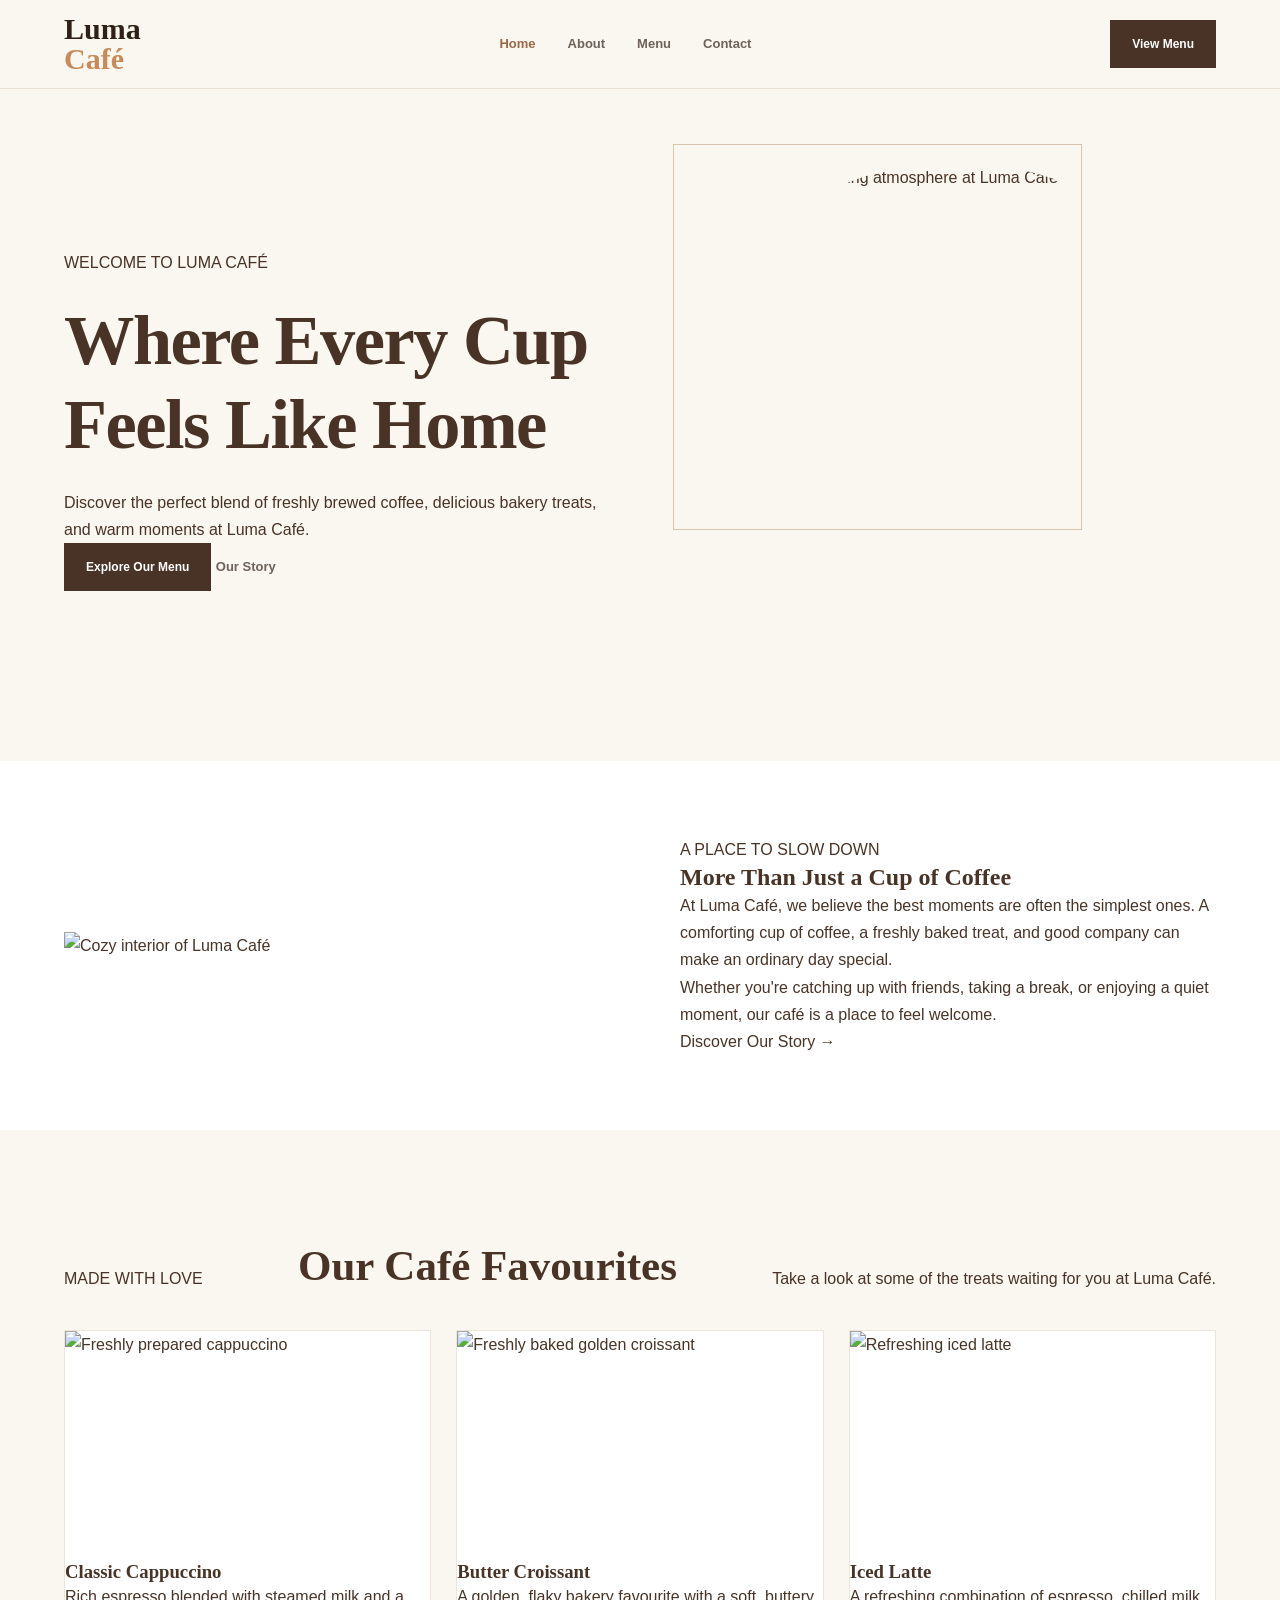
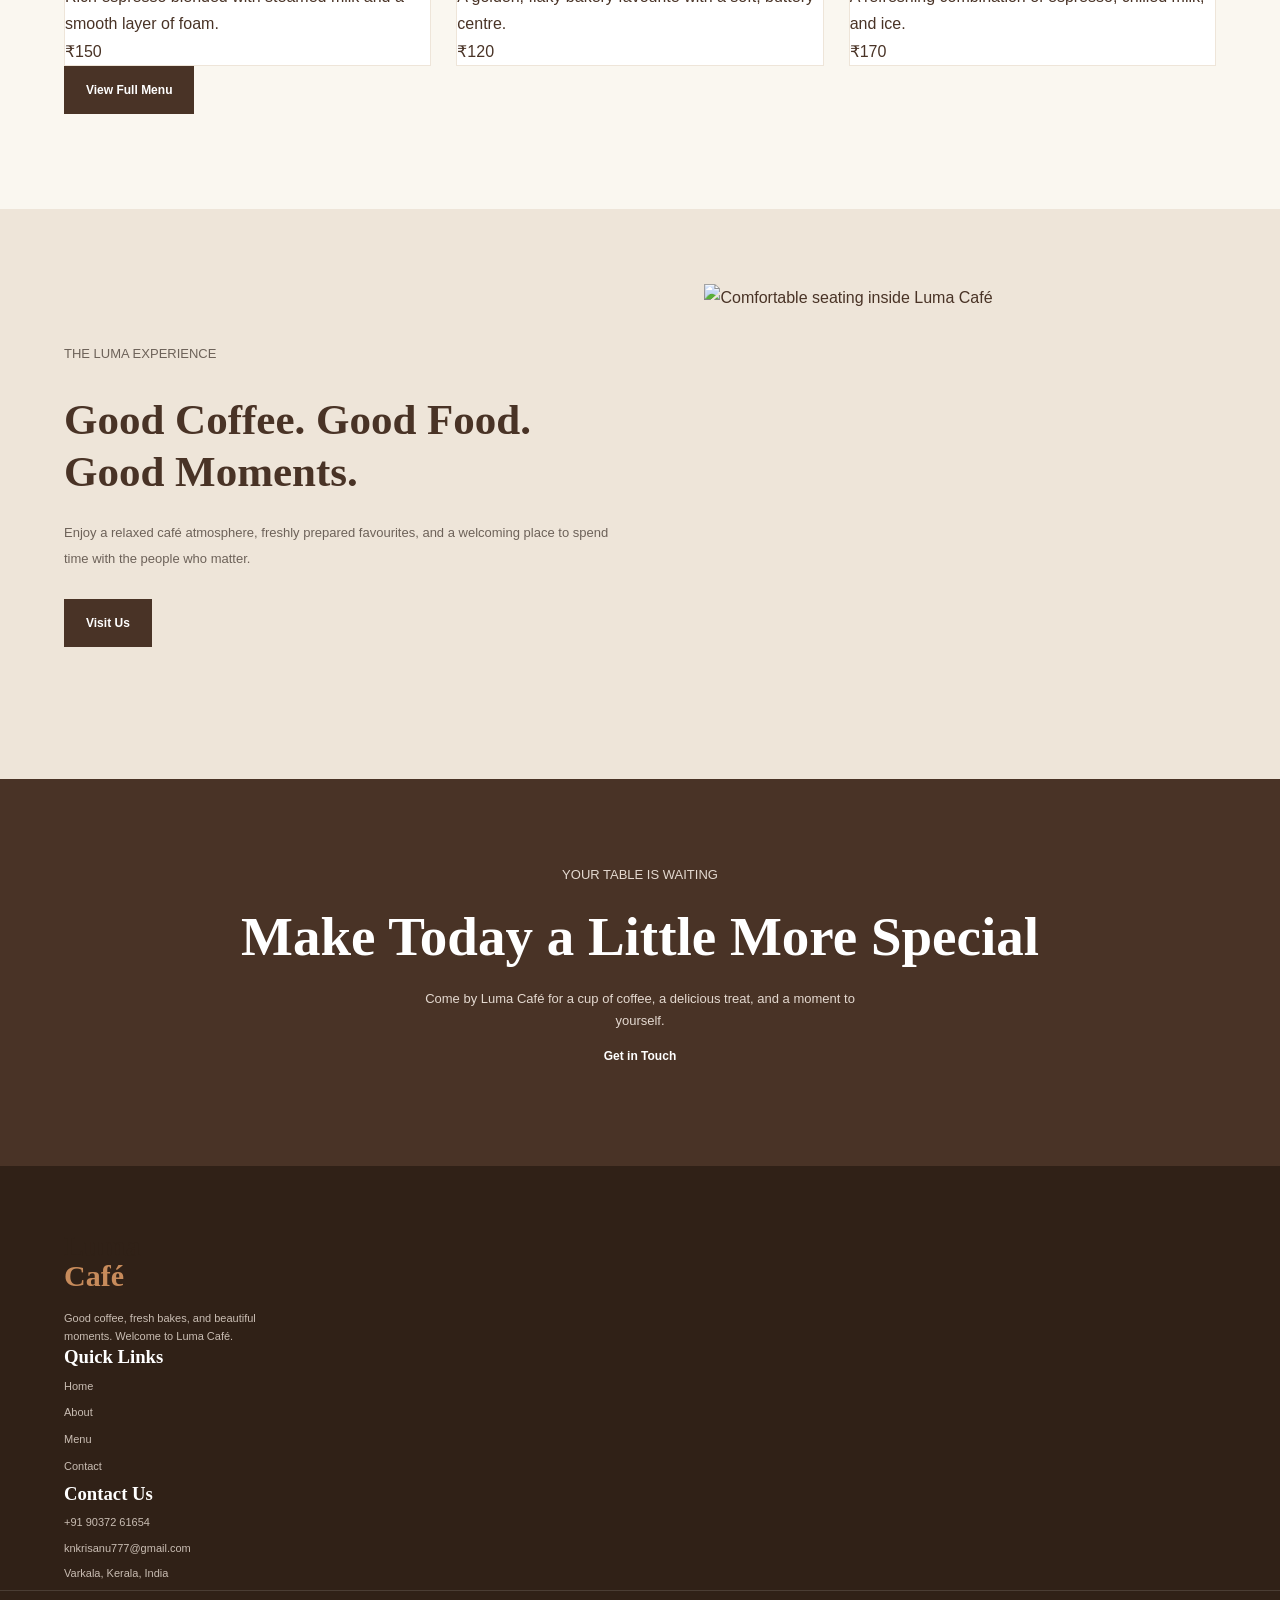
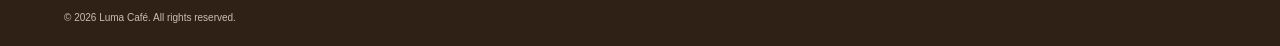
==== index.html @ c10cff68 "Add Luma Cafe website files" ====
<!DOCTYPE html>
<html lang="en">
<head>
    <meta charset="UTF-8">
    <meta name="viewport" content="width=device-width, initial-scale=1.0">
    <meta name="description" content="Welcome to Luma Café in Varkala, Kerala. Enjoy freshly brewed coffee, delicious bakery treats, and beautiful café moments.">
    <title>Luma Café | Home</title>
    <link rel="stylesheet" href="style.css">
</head>
<body>

    <!-- Header -->
    <header class="site-header">
        <div class="container navbar">
            <a href="index.html" class="logo">Luma<span>Café</span></a>

            <nav class="nav-menu">
                <a href="index.html" class="nav-link active">Home</a>
                <a href="about.html" class="nav-link">About</a>
                <a href="menu.html" class="nav-link">Menu</a>
                <a href="contact.html" class="nav-link">Contact</a>
            </nav>

            <a href="menu.html" class="nav-button">View Menu</a>
        </div>
    </header>

    <main>

        <!-- Hero Section -->
        <section class="hero">
            <div class="container hero-content">
                <div class="hero-text">
                    <p class="section-tag">WELCOME TO LUMA CAFÉ</p>

                    <h1>Where Every Cup Feels Like Home</h1>

                    <p>
                        Discover the perfect blend of freshly brewed
                        coffee, delicious bakery treats, and warm
                        moments at Luma Café.
                    </p>

                    <div class="hero-buttons">
                        <a href="menu.html" class="nav-button">
                            Explore Our Menu
                        </a>

                        <a href="about.html" class="nav-link">
                            Our Story
                        </a>
                    </div>
                </div>

                <div class="hero-image">
                    <img
                        src="images/cafe-hero.jpg"
                        alt="Coffee and welcoming atmosphere at Luma Café"
                    >
                </div>
            </div>
        </section>

        <!-- Introduction Section -->
        <section class="intro-section">
            <div class="container intro-content">

                <div class="intro-image">
                    <img
                        src="images/cafe-interior.jpg"
                        alt="Cozy interior of Luma Café"
                    >
                </div>

                <div class="intro-text">
                    <p class="section-tag">A PLACE TO SLOW DOWN</p>

                    <h2>More Than Just a Cup of Coffee</h2>

                    <p>
                        At Luma Café, we believe the best moments
                        are often the simplest ones. A comforting
                        cup of coffee, a freshly baked treat, and
                        good company can make an ordinary day special.
                    </p>

                    <p>
                        Whether you're catching up with friends,
                        taking a break, or enjoying a quiet moment,
                        our café is a place to feel welcome.
                    </p>

                    <a href="about.html" class="text-link">
                        Discover Our Story →
                    </a>
                </div>

            </div>
        </section>

        <!-- Featured Menu Section -->
        <section class="featured-section">
            <div class="container">

                <div class="section-heading">
                    <p class="section-tag">MADE WITH LOVE</p>

                    <h2>Our Café Favourites</h2>

                    <p>
                        Take a look at some of the treats waiting
                        for you at Luma Café.
                    </p>
                </div>

                <div class="featured-grid">

                    <!-- Cappuccino -->
                    <div class="menu-card">
                        <img
                            src="images/cappuccino.jpg"
                            alt="Freshly prepared cappuccino"
                        >

                        <div class="menu-card-content">
                            <h3>Classic Cappuccino</h3>

                            <p>
                                Rich espresso blended with steamed
                                milk and a smooth layer of foam.
                            </p>

                            <span class="price">₹150</span>
                        </div>
                    </div>

                    <!-- Croissant -->
                    <div class="menu-card">
                        <img
                            src="images/croissant.jpg"
                            alt="Freshly baked golden croissant"
                        >

                        <div class="menu-card-content">
                            <h3>Butter Croissant</h3>

                            <p>
                                A golden, flaky bakery favourite
                                with a soft, buttery centre.
                            </p>

                            <span class="price">₹120</span>
                        </div>
                    </div>

                    <!-- Iced Latte -->
                    <div class="menu-card">
                        <img
                            src="images/iced-latte.jpg"
                            alt="Refreshing iced latte"
                        >

                        <div class="menu-card-content">
                            <h3>Iced Latte</h3>

                            <p>
                                A refreshing combination of espresso,
                                chilled milk, and ice.
                            </p>

                            <span class="price">₹170</span>
                        </div>
                    </div>

                </div>

                <div class="section-button">
                    <a href="menu.html" class="nav-button">
                        View Full Menu
                    </a>
                </div>

            </div>
        </section>

        <!-- Café Experience Section -->
        <section class="experience-section">
            <div class="container experience-content">

                <div class="experience-text">
                    <p class="section-tag">THE LUMA EXPERIENCE</p>

                    <h2>Good Coffee. Good Food. Good Moments.</h2>

                    <p>
                        Enjoy a relaxed café atmosphere, freshly
                        prepared favourites, and a welcoming place
                        to spend time with the people who matter.
                    </p>

                    <a href="contact.html" class="nav-button">
                        Visit Us
                    </a>
                </div>

                <div class="experience-image">
                    <img
                        src="images/cafe-interior.jpg"
                        alt="Comfortable seating inside Luma Café"
                    >
                </div>

            </div>
        </section>

        <!-- Call to Action Section -->
        <section class="cta-section">
            <div class="container">

                <p class="section-tag">YOUR TABLE IS WAITING</p>

                <h2>Make Today a Little More Special</h2>

                <p>
                    Come by Luma Café for a cup of coffee,
                    a delicious treat, and a moment to yourself.
                </p>

                <a href="contact.html" class="nav-button">
                    Get in Touch
                </a>

            </div>
        </section>

    </main>

    <!-- Footer -->
    <footer class="site-footer">
        <div class="container footer-content">

            <!-- Footer Brand -->
            <div class="footer-brand">
                <a href="index.html" class="logo">
                    Luma<span>Café</span>
                </a>

                <p>
                    Good coffee, fresh bakes, and beautiful moments.
                    Welcome to Luma Café.
                </p>
            </div>

            <!-- Footer Navigation -->
            <div class="footer-links">
                <h3>Quick Links</h3>

                <a href="index.html">Home</a>
                <a href="about.html">About</a>
                <a href="menu.html">Menu</a>
                <a href="contact.html">Contact</a>
            </div>

            <!-- Footer Contact -->
            <div class="footer-contact">
                <h3>Contact Us</h3>

                <p>
                    <a href="tel:+919037261654">
                        +91 90372 61654
                    </a>
                </p>

                <p>
                    <a href="mailto:knkrisanu777@gmail.com">
                        knkrisanu777@gmail.com
                    </a>
                </p>

                <p>Varkala, Kerala, India</p>
            </div>

        </div>

        <!-- Copyright -->
        <div class="footer-bottom">
            <div class="container">
                <p>&copy; 2026 Luma Café. All rights reserved.</p>
            </div>
        </div>
    </footer>

</body>
</html>
---- style.css ----
/* =========================
   LUMA CAFE - MAIN STYLES
========================= */

:root {
    --cream: #faf7f0;
    --white: #ffffff;
    --brown: #493326;
    --dark-brown: #302117;
    --coffee: #9b6848;
    --orange: #c78b5b;
    --text: #6d6259;
    --light-brown: #eee5d9;
    --heading-font: "Playfair Display", Georgia, serif;
    --body-font: "DM Sans", Arial, sans-serif;
}

* {
    margin: 0;
    padding: 0;
    box-sizing: border-box;
}

html {
    scroll-behavior: smooth;
}

body {
    background: var(--cream);
    color: var(--brown);
    font-family: var(--body-font);
    line-height: 1.7;
}

img {
    display: block;
    width: 100%;
    object-fit: cover;
}

a {
    color: inherit;
    text-decoration: none;
}

.container {
    width: min(1160px, 90%);
    margin: 0 auto;
}

h1, h2, h3 {
    font-family: var(--heading-font);
    font-weight: 600;
    line-height: 1.2;
}

h1 span, h2 span {
    color: var(--coffee);
}

/* HEADER */

.site-header {
    background: var(--cream);
    border-bottom: 1px solid #e9e0d5;
    position: relative;
    z-index: 10;
}

.navbar {
    min-height: 88px;
    display: flex;
    align-items: center;
    justify-content: space-between;
    gap: 25px;
}

.logo {
    color: var(--dark-brown);
    font-family: var(--heading-font);
    font-size: 30px;
    font-weight: 700;
    line-height: 1;
    display: flex;
    flex-direction: column;
}

.logo > span {
    display: inline;
    color: var(--orange);
}

.logo small {
    font-family: var(--body-font);
    font-size: 9px;
    letter-spacing: 2.5px;
    font-weight: 600;
    margin-top: 7px;
}

.nav-menu {
    display: flex;
    align-items: center;
    gap: 32px;
}

.nav-link {
    color: var(--text);
    font-size: 13px;
    font-weight: 600;
    transition: color 0.25s ease;
}

.nav-link:hover,
.nav-link.active {
    color: var(--coffee);
}

.nav-button,
.primary-button,
.light-button {
    display: inline-flex;
    align-items: center;
    justify-content: center;
    gap: 14px;
    padding: 13px 21px;
    background: var(--brown);
    color: var(--white);
    font-size: 12px;
    font-weight: 600;
    border: 1px solid var(--brown);
    transition: all 0.25s ease;
}

.nav-button:hover,
.primary-button:hover {
    background: var(--coffee);
    border-color: var(--coffee);
    transform: translateY(-2px);
}

/* HERO */

.hero {
    padding: 75px 0 85px;
    overflow: hidden;
}

.hero-content {
    display: grid;
    grid-template-columns: 1fr 1fr;
    align-items: center;
    gap: 65px;
}

.eyebrow,
.section-label {
    display: inline-flex;
    align-items: center;
    gap: 10px;
    color: var(--coffee);
    font-size: 10px;
    font-weight: 700;
    letter-spacing: 2px;
}

.eyebrow-line {
    display: inline-block;
    width: 28px;
    height: 1px;
    background: var(--orange);
}

.hero h1 {
    margin: 22px 0;
    font-size: clamp(44px, 5.5vw, 72px);
    letter-spacing: -1.5px;
}

.hero-description {
    max-width: 440px;
    color: var(--text);
    font-size: 14px;
    line-height: 1.9;
}

.hero-actions {
    display: flex;
    align-items: center;
    flex-wrap: wrap;
    gap: 25px;
    margin-top: 30px;
}

.text-button {
    font-size: 12px;
    font-weight: 700;
    transition: color 0.2s ease;
}

.text-button:hover,
.underlined-link:hover {
    color: var(--orange);
}

.hero-note {
    display: flex;
    align-items: center;
    gap: 10px;
    margin-top: 42px;
    color: var(--text);
    font-size: 11px;
}

.note-icon {
    color: var(--orange);
    font-size: 20px;
}

.hero-image {
    position: relative;
    min-width: 0;
    padding: 0 0 22px 22px;
}

.hero-image::before {
    content: "";
    position: absolute;
    top: -20px;
    left: 0;
    width: 75%;
    height: 75%;
    border: 1px solid #d8c3ad;
    z-index: 0;
}

.hero-image > img {
    position: relative;
    z-index: 1;
    height: 490px;
    border-radius: 48% 48% 4px 4px;
}

.image-label {
    position: absolute;
    z-index: 2;
    left: -20px;
    bottom: 45px;
    display: flex;
    align-items: center;
    gap: 12px;
    padding: 14px 20px;
    background: var(--white);
    box-shadow: 0 10px 35px #49332618;
}

.label-icon {
    font-size: 25px;
}

.image-label strong,
.image-label small {
    display: block;
}

.image-label strong {
    font-family: var(--heading-font);
    font-size: 14px;
}

.image-label small {
    color: var(--text);
    font-size: 10px;
}

.image-decoration {
    position: absolute;
    z-index: 2;
    top: 10px;
    right: -20px;
    color: var(--orange);
    font-size: 55px;
}

/* INTRODUCTION */

.intro-section {
    padding: 75px 0;
    background: var(--white);
}

.intro-content {
    display: grid;
    grid-template-columns: 1fr 1fr;
    align-items: center;
    gap: 80px;
}

.intro-heading h2,
.section-heading h2,
.experience-text h2 {
    margin-top: 15px;
    font-size: clamp(30px, 3.5vw, 43px);
}

.intro-description p,
.experience-text p {
    color: var(--text);
    font-size: 13px;
    line-height: 2;
}

.underlined-link {
    display: inline-block;
    margin-top: 22px;
    padding-bottom: 5px;
    border-bottom: 1px solid var(--orange);
    font-size: 11px;
    font-weight: 700;
    transition: color 0.2s ease;
}

/* FEATURED ITEMS */

.featured-section {
    padding: 95px 0;
}

.section-heading {
    display: flex;
    align-items: end;
    justify-content: space-between;
    gap: 25px;
    margin-bottom: 38px;
}

.section-heading .underlined-link {
    margin-bottom: 7px;
}

.featured-grid {
    display: grid;
    grid-template-columns: repeat(3, 1fr);
    gap: 25px;
}

.featured-card {
    min-width: 0;
    background: var(--white);
    transition: transform 0.3s ease, box-shadow 0.3s ease;
}

.featured-card:hover {
    transform: translateY(-6px);
    box-shadow: 0 15px 35px #49332612;
}

.featured-image {
    position: relative;
    overflow: hidden;
}

.featured-image img {
    height: 270px;
    transition: transform 0.5s ease;
}

.featured-card:hover .featured-image img {
    transform: scale(1.05);
}

.item-number {
    position: absolute;
    top: 15px;
    left: 15px;
    padding: 5px 10px;
    background: var(--cream);
    color: var(--brown);
    font-size: 10px;
    font-weight: 700;
}

.featured-info {
    display: flex;
    align-items: center;
    justify-content: space-between;
    gap: 10px;
    padding: 22px 20px;
}

.featured-info h3 {
    font-size: 19px;
}

.featured-info p {
    margin-top: 7px;
    color: var(--text);
    font-size: 11px;
}

.item-icon {
    font-size: 23px;
}

/* EXPERIENCE */

.experience-section {
    padding: 75px 0;
    background: var(--light-brown);
}

.experience-content {
    display: grid;
    grid-template-columns: 1.05fr 0.95fr;
    align-items: center;
    gap: 75px;
}

.experience-image img {
    height: 420px;
}

.experience-text h2 {
    margin-bottom: 22px;
}

.experience-text p {
    margin-bottom: 27px;
}

/* CALL TO ACTION */

.cta-section {
    padding: 85px 0;
    background: var(--brown);
    color: var(--white);
    text-align: center;
}

.cta-content {
    position: relative;
}

.cta-decoration {
    display: block;
    margin-bottom: 10px;
    color: #d5a77f;
    font-size: 35px;
}

.cta-section .section-label {
    color: #d5a77f;
}

.cta-section h2 {
    margin: 18px 0;
    font-size: clamp(36px, 5vw, 55px);
}

.cta-section p {
    max-width: 440px;
    margin: 0 auto;
    color: #e4d9d0;
    font-size: 13px;
}

.light-button {
    margin-top: 27px;
    background: var(--cream);
    border-color: var(--cream);
    color: var(--brown);
}

.light-button:hover {
    background: var(--orange);
    border-color: var(--orange);
    color: var(--white);
    transform: translateY(-2px);
}

/* FOOTER */

.site-footer {
    padding: 65px 0 20px;
    background: var(--dark-brown);
    color: var(--white);
}

.footer-main {
    display: grid;
    grid-template-columns: 1.4fr 0.8fr 1.2fr 1fr;
    gap: 35px;
    padding-bottom: 45px;
}

.footer-logo {
    color: var(--white);
}

.footer-brand p {
    max-width: 220px;
    margin-top: 18px;
    color: #c9bdb3;
    font-size: 11px;
}

.footer-main h3 {
    margin-bottom: 17px;
    font-family: var(--body-font);
    font-size: 12px;
    font-weight: 700;
}

.footer-links a {
    display: block;
    margin: 8px 0;
    color: #c9bdb3;
    font-size: 11px;
    transition: color 0.2s ease;
}

.footer-links a:hover {
    color: var(--orange);
}

.footer-contact p,
.footer-hours p {
    margin: 7px 0;
    color: #c9bdb3;
    font-size: 11px;
}

.footer-bottom {
    display: flex;
    justify-content: space-between;
    gap: 15px;
    padding-top: 18px;
    border-top: 1px solid #ffffff20;
    color: #c9bdb3;
    font-size: 10px;
}

.footer-bottom span {
    color: #d69b6e;
}

/* RESPONSIVE DESIGN */

@media (max-width: 900px) {
    .navbar {
        flex-wrap: wrap;
        padding: 18px 0;
    }

    .nav-menu {
        order: 3;
        width: 100%;
        justify-content: center;
        gap: 25px;
    }

    .hero-content {
        gap: 35px;
    }

    .hero-image > img {
        height: 400px;
    }

    .intro-content,
    .experience-content {
        gap: 40px;
    }

    .featured-image img {
        height: 220px;
    }

    .footer-main {
        grid-template-columns: repeat(2, 1fr);
    }
}

@media (max-width: 600px) {
    .container {
        width: min(100% - 36px, 480px);
    }

    .navbar {
        gap: 15px;
    }

    .logo {
        font-size: 26px;
    }

    .nav-button {
        padding: 10px 12px;
        font-size: 10px;
    }

    .nav-menu {
        gap: 18px;
        overflow-x: auto;
        justify-content: flex-start;
    }

    .nav-link {
        font-size: 11px;
        white-space: nowrap;
    }

    .hero {
        padding: 55px 0 65px;
    }

    .hero-content,
    .intro-content,
    .experience-content {
        grid-template-columns: 1fr;
    }

    .hero-content {
        gap: 45px;
    }

    .hero h1 {
        font-size: 48px;
    }

    .hero-image {
        margin: 0 10px;
    }

    .hero-image > img {
        height: 360px;
    }

    .image-label {
        left: -10px;
        bottom: 35px;
    }

    .intro-section,
    .experience-section {
        padding: 60px 0;
    }

    .intro-content,
    .experience-content {
        gap: 25px;
    }

    .featured-section {
        padding: 65px 0;
    }

    .section-heading {
        align-items: flex-start;
        flex-direction: column;
        gap: 5px;
    }

    .featured-grid {
        grid-template-columns: 1fr;
        gap: 20px;
    }

    .featured-image img {
        height: 260px;
    }

    .experience-image img {
        height: 300px;
    }

    .cta-section {
        padding: 65px 0;
    }

    .footer-main {
        grid-template-columns: 1fr 1fr;
        gap: 30px 20px;
    }

    .footer-bottom {
        flex-direction: column;
        text-align: center;
    }
}

@media (max-width: 360px) {
    .nav-menu {
        gap: 12px;
    }

    .nav-link {
        font-size: 10px;
    }

    .hero h1 {
        font-size: 40px;
    }

    .footer-main {
        grid-template-columns: 1fr;
    }
}

/* =========================
   ABOUT PAGE
========================= */

.about-hero {
    padding: 85px 0;
    background: var(--light-brown);
    text-align: center;
}

.about-hero-content {
    max-width: 760px;
}

.about-hero h1 {
    margin: 18px 0;
    font-size: clamp(40px, 6vw, 65px);
}

.about-hero p {
    max-width: 500px;
    margin: 0 auto;
    color: var(--text);
    font-size: 14px;
}

/* STORY */

.about-story-section {
    padding: 90px 0;
    background: var(--white);
}

.about-story-content {
    display: grid;
    grid-template-columns: 1fr 1fr;
    align-items: center;
    gap: 65px;
}

.about-story-image img {
    height: 440px;
}

.about-story-text h2,
.about-experience-text h2 {
    margin: 15px 0 22px;
    font-size: clamp(32px, 4vw, 45px);
}

.about-story-text p,
.about-experience-text p {
    margin-bottom: 15px;
    color: var(--text);
    font-size: 13px;
    line-height: 2;
}

/* VALUES */

.values-section {
    padding: 85px 0;
    background: var(--cream);
}

.values-heading {
    max-width: 650px;
    margin: 0 auto 40px;
    text-align: center;
}

.values-heading h2 {
    margin: 15px 0;
    font-size: clamp(30px, 4vw, 43px);
}

.values-heading > p {
    color: var(--text);
    font-size: 13px;
}

.values-grid {
    display: grid;
    grid-template-columns: repeat(3, 1fr);
    gap: 22px;
}

.value-card {
    padding: 35px 25px;
    background: var(--white);
    text-align: center;
    border: 1px solid #eee5d9;
    transition: transform 0.25s ease, box-shadow 0.25s ease;
}

.value-card:hover {
    transform: translateY(-5px);
    box-shadow: 0 12px 30px #49332612;
}

.value-icon {
    display: inline-flex;
    align-items: center;
    justify-content: center;
    width: 55px;
    height: 55px;
    margin-bottom: 18px;
    border-radius: 50%;
    background: var(--light-brown);
    color: var(--coffee);
    font-size: 25px;
}

.value-card h3 {
    margin-bottom: 12px;
    font-size: 20px;
}

.value-card p {
    color: var(--text);
    font-size: 12px;
    line-height: 1.9;
}

/* EXPERIENCE */

.about-experience-section {
    padding: 85px 0;
    background: var(--white);
}

.about-experience-content {
    display: grid;
    grid-template-columns: 1fr 1fr;
    align-items: center;
    gap: 65px;
}

.about-experience-image img {
    height: 390px;
}

.about-experience-text .primary-button {
    margin-top: 10px;
}

/* ABOUT PAGE RESPONSIVE */

@media (max-width: 800px) {
    .about-story-content,
    .about-experience-content {
        gap: 35px;
    }

    .about-story-image img,
    .about-experience-image img {
        height: 350px;
    }

    .values-grid {
        gap: 15px;
    }

    .value-card {
        padding: 28px 16px;
    }
}

@media (max-width: 600px) {
    .about-hero {
        padding: 65px 0;
    }

    .about-story-section,
    .values-section,
    .about-experience-section {
        padding: 60px 0;
    }

    .about-story-content,
    .about-experience-content,
    .values-grid {
        grid-template-columns: 1fr;
    }

    .about-story-content,
    .about-experience-content {
        gap: 28px;
    }

    .about-story-image img,
    .about-experience-image img {
        height: 280px;
    }

    .values-grid {
        gap: 18px;
    }
}

/* =========================
   MENU PAGE
========================= */

.menu-hero {
    padding: 85px 0;
    background: var(--light-brown);
    text-align: center;
}

.menu-hero-content {
    max-width: 720px;
}

.menu-hero h1 {
    margin: 18px 0;
    font-size: clamp(40px, 6vw, 65px);
}

.menu-hero p {
    max-width: 500px;
    margin: 0 auto 25px;
    color: var(--text);
    font-size: 14px;
}

.menu-category-section {
    padding: 80px 0;
    background: var(--cream);
}

.menu-category-alt {
    background: var(--white);
}

.menu-section-heading {
    margin-bottom: 35px;
    text-align: center;
}

.menu-section-heading h2 {
    margin: 12px 0;
    font-size: clamp(32px, 4vw, 44px);
}

.menu-section-heading p {
    color: var(--text);
    font-size: 13px;
}

.menu-grid {
    display: grid;
    grid-template-columns: repeat(3, minmax(0, 1fr));
    gap: 25px;
}

.menu-card {
    overflow: hidden;
    background: var(--white);
    border: 1px solid #eee5d9;
    transition: transform 0.25s ease, box-shadow 0.25s ease;
}

.menu-category-alt .menu-card {
    background: var(--cream);
}

.menu-card:hover {
    transform: translateY(-5px);
    box-shadow: 0 12px 30px #49332614;
}

.menu-card > img {
    height: 230px;
    object-fit: cover;
}

.menu-card-info {
    padding: 20px;
}

.menu-card-title {
    display: flex;
    align-items: flex-start;
    justify-content: space-between;
    gap: 12px;
}

.menu-card-title h3 {
    font-size: 19px;
}

.menu-price {
    color: var(--coffee);
    font-size: 14px;
    font-weight: 700;
    white-space: nowrap;
}

.menu-card-info p {
    margin-top: 9px;
    color: var(--text);
    font-size: 12px;
    line-height: 1.8;
}

@media (max-width: 800px) {
    .menu-grid {
        grid-template-columns: repeat(2, minmax(0, 1fr));
        gap: 18px;
    }

    .menu-card > img {
        height: 210px;
    }
}

@media (max-width: 550px) {
    .menu-hero {
        padding: 65px 0;
    }

    .menu-category-section {
        padding: 60px 0;
    }

    .menu-grid {
        grid-template-columns: 1fr;
    }

    .menu-card > img {
        height: 250px;
    }

    .menu-card-info {
        padding: 18px;
    }
}

/* =========================
   CONTACT PAGE
========================= */

.contact-hero {
    padding: 80px 0;
    background: var(--light-brown);
    text-align: center;
}

.contact-hero-content {
    max-width: 750px;
}

.contact-hero h1 {
    margin: 18px 0;
    font-size: clamp(40px, 6vw, 65px);
}

.contact-hero p {
    max-width: 520px;
    margin: 0 auto;
    color: var(--text);
    font-size: 14px;
}

.contact-section {
    padding: 85px 0;
    background: var(--white);
}

.contact-layout {
    display: grid;
    grid-template-columns: 0.9fr 1.1fr;
    gap: 65px;
    align-items: start;
}

.contact-information h2,
.location-content h2 {
    margin: 15px 0;
    font-size: clamp(30px, 3.5vw, 42px);
}

.contact-intro,
.location-content > div:first-child p {
    color: var(--text);
    font-size: 13px;
    line-height: 1.9;
}

.contact-detail {
    display: flex;
    align-items: center;
    gap: 15px;
    margin-top: 25px;
}

.contact-detail-icon {
    display: flex;
    align-items: center;
    justify-content: center;
    flex: 0 0 48px;
    height: 48px;
    background: var(--light-brown);
    color: var(--coffee);
    font-size: 22px;
}

.contact-detail h3,
.contact-hours h3 {
    margin-bottom: 3px;
    font-family: var(--body-font);
    font-size: 13px;
    font-weight: 700;
}

.contact-detail p {
    color: var(--text);
    font-size: 12px;
}

.contact-hours {
    margin-top: 35px;
    padding-top: 25px;
    border-top: 1px solid #e9e0d5;
}

.contact-hours p {
    display: flex;
    justify-content: space-between;
    gap: 15px;
    margin-top: 10px;
    color: var(--text);
    font-size: 12px;
}

/* FORM */

.contact-form-wrapper {
    padding: 35px;
    background: var(--cream);
    border: 1px solid #eee5d9;
}

.contact-form-wrapper h2 {
    font-family: var(--heading-font);
    font-size: 27px;
}

.contact-form-wrapper > p {
    margin: 7px 0 25px;
    color: var(--text);
    font-size: 12px;
}

.contact-form {
    display: flex;
    flex-direction: column;
    gap: 18px;
}

.form-group {
    display: flex;
    flex-direction: column;
    gap: 7px;
}

.form-group label {
    color: var(--brown);
    font-size: 12px;
    font-weight: 700;
}

.form-group input,
.form-group textarea {
    width: 100%;
    padding: 13px 14px;
    border: 1px solid #e3d9ce;
    border-radius: 0;
    outline: none;
    background: var(--white);
    color: var(--brown);
    font-family: var(--body-font);
    font-size: 12px;
    transition: border-color 0.2s ease;
}

.form-group input:focus,
.form-group textarea:focus {
    border-color: var(--coffee);
}

.form-group textarea {
    resize: vertical;
}

.contact-form .primary-button {
    align-self: flex-start;
    cursor: pointer;
}

.form-note {
    color: var(--text);
    font-size: 10px;
    line-height: 1.6;
}

/* LOCATION */

.location-section {
    padding: 80px 0;
    background: var(--cream);
}

.location-content {
    display: grid;
    grid-template-columns: 0.8fr 1.2fr;
    align-items: center;
    gap: 55px;
}

.location-card {
    position: relative;
    background: var(--white);
    padding: 10px;
    box-shadow: 0 10px 35px #49332612;
}

.location-card > img {
    height: 300px;
}

.location-caption {
    display: flex;
    align-items: center;
    gap: 12px;
    padding: 15px 8px 7px;
}

.location-caption > span {
    font-size: 25px;
}

.location-caption h3 {
    font-size: 16px;
}

.location-caption p {
    color: var(--text);
    font-size: 11px;
}

/* CONTACT RESPONSIVE */

@media (max-width: 800px) {
    .contact-layout,
    .location-content {
        gap: 35px;
    }

    .contact-form-wrapper {
        padding: 25px;
    }
}

@media (max-width: 600px) {
    .contact-hero {
        padding: 60px 0;
    }

    .contact-section,
    .location-section {
        padding: 60px 0;
    }

    .contact-layout,
    .location-content {
        grid-template-columns: 1fr;
    }

    .contact-layout,
    .location-content {
        gap: 35px;
    }

    .contact-form-wrapper {
        padding: 22px 18px;
    }

    .location-card > img {
        height: 240px;
    }
}
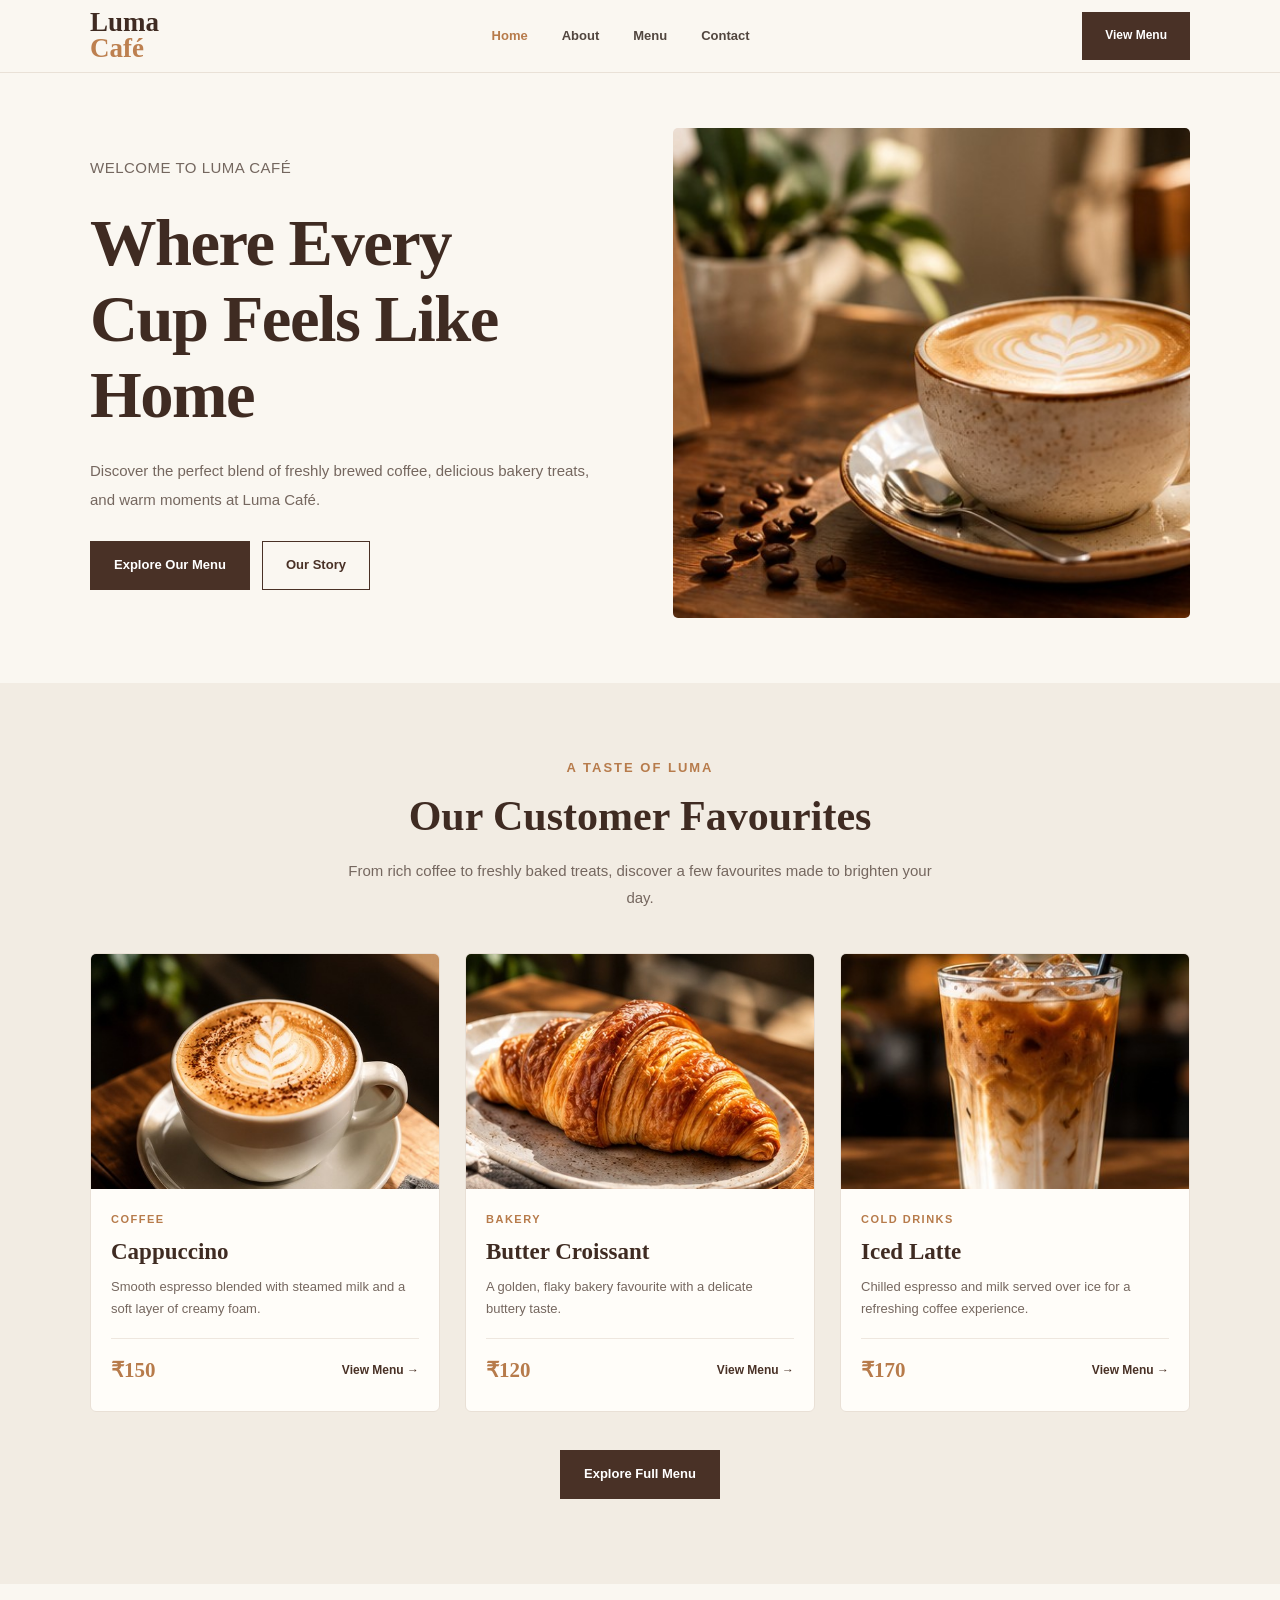
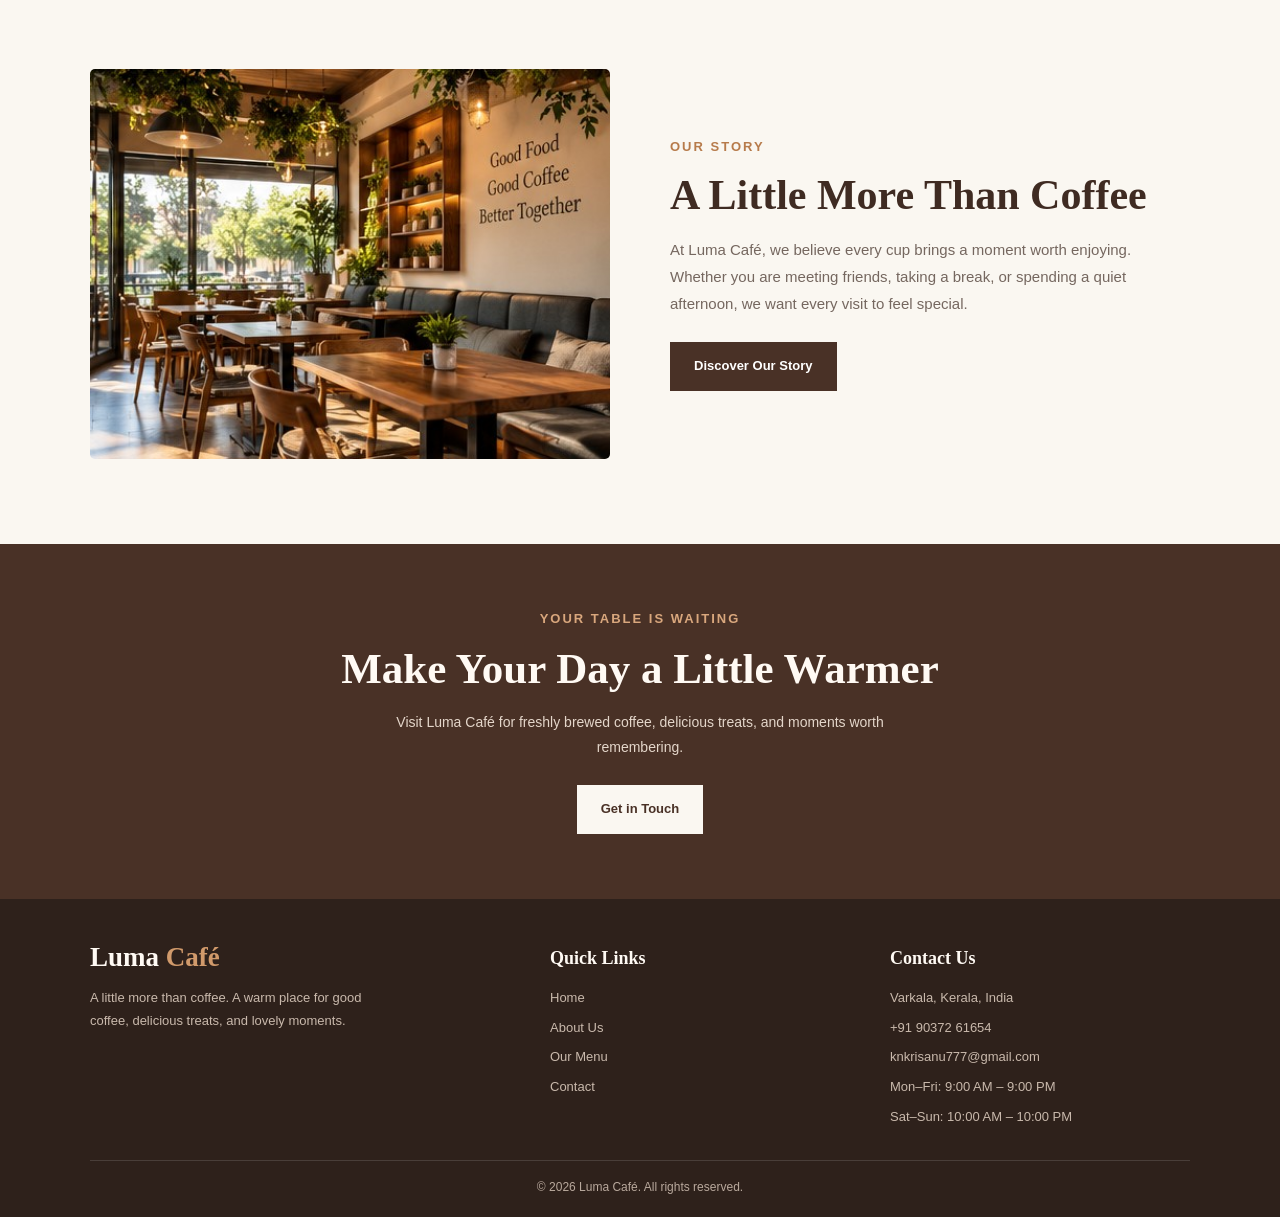
==== commit 8faa4180: "Update index.html" ====
--- a/index.html
+++ b/index.html
@@ -4,292 +4,928 @@
 <head>
     <meta charset="UTF-8">
     <meta name="viewport" content="width=device-width, initial-scale=1.0">
-    <meta name="description" content="Welcome to Luma Café in Varkala, Kerala. Enjoy freshly brewed coffee, delicious bakery treats, and beautiful café moments.">
-    <title>Luma Café | Home</title>
-    <link rel="stylesheet" href="style.css">
+    <meta name="description" content="Enjoy freshly brewed coffee, delicious bakery treats, and warm moments at Luma Café.">
+    <title>Luma Café | A Little More Than Coffee</title>
+
+    <!-- Google Fonts -->
+    <link rel="preconnect" href="https://fonts.googleapis.com">
+    <link rel="preconnect" href="https://fonts.gstatic.com" crossorigin>
+    <link href="https://fonts.googleapis.com/css2?family=DM+Sans:wght@400;500;600;700&family=Playfair+Display:wght@500;600;700&display=swap" rel="stylesheet">
+
+    <style>
+        * {
+            margin: 0;
+            padding: 0;
+            box-sizing: border-box;
+        }
+
+        html {
+            scroll-behavior: smooth;
+        }
+
+        body {
+            font-family: 'DM Sans', sans-serif;
+            background: #faf7f1;
+            color: #3f2b22;
+            line-height: 1.6;
+        }
+
+        a {
+            color: inherit;
+            text-decoration: none;
+        }
+
+        img {
+            display: block;
+            width: 100%;
+        }
+
+        .container {
+            width: min(1100px, 90%);
+            margin: auto;
+        }
+
+        .section-label {
+            color: #b77b4b;
+            font-size: 13px;
+            font-weight: 700;
+            letter-spacing: 2px;
+            text-transform: uppercase;
+            margin-bottom: 12px;
+        }
+
+        .section-title {
+            font-family: 'Playfair Display', serif;
+            font-size: clamp(30px, 4vw, 42px);
+            line-height: 1.2;
+            margin-bottom: 16px;
+        }
+
+        .section-description {
+            max-width: 600px;
+            color: #75675f;
+            font-size: 15px;
+            line-height: 1.8;
+        }
+
+        .btn {
+            display: inline-block;
+            padding: 13px 23px;
+            background: #493126;
+            color: #fff;
+            border: 1px solid #493126;
+            font-size: 13px;
+            font-weight: 700;
+            transition: 0.3s ease;
+        }
+
+        .btn:hover {
+            background: #b77b4b;
+            border-color: #b77b4b;
+            transform: translateY(-2px);
+        }
+
+        .btn-outline {
+            background: transparent;
+            color: #493126;
+        }
+
+        .btn-outline:hover {
+            color: #fff;
+        }
+
+        /* HEADER */
+        .home-header {
+            position: sticky;
+            top: 0;
+            z-index: 100;
+            background: #faf7f1;
+            border-bottom: 1px solid #e9e1d7;
+        }
+
+        .header-inner {
+            width: min(1100px, 90%);
+            min-height: 72px;
+            margin: auto;
+            display: flex;
+            align-items: center;
+            justify-content: space-between;
+            gap: 25px;
+        }
+
+        .logo {
+            font-family: 'Playfair Display', serif;
+            font-size: 27px;
+            font-weight: 700;
+            line-height: 0.95;
+            color: #3f2b22;
+        }
+
+        .logo span {
+            display: block;
+            color: #bd8050;
+        }
+
+        .home-nav {
+            display: flex;
+            align-items: center;
+            gap: 34px;
+        }
+
+        .home-nav a {
+            color: #51463f;
+            font-size: 13px;
+            font-weight: 600;
+            transition: color 0.3s;
+        }
+
+        .home-nav a:hover,
+        .home-nav a.active {
+            color: #b77b4b;
+        }
+
+        .header-btn {
+            padding: 13px 22px;
+            font-size: 12px;
+        }
+
+        /* HERO */
+        .hero {
+            padding: 55px 0 65px;
+        }
+
+        .hero-inner {
+            display: grid;
+            grid-template-columns: 1fr 1fr;
+            align-items: center;
+            gap: 65px;
+        }
+
+        .hero-eyebrow {
+            color: #74675f;
+            font-size: 15px;
+            font-weight: 500;
+            letter-spacing: 0.5px;
+            margin-bottom: 25px;
+        }
+
+        .hero-title {
+            font-family: 'Playfair Display', serif;
+            font-size: clamp(43px, 5.2vw, 68px);
+            font-weight: 700;
+            line-height: 1.14;
+            letter-spacing: -1.5px;
+            margin-bottom: 25px;
+        }
+
+        .hero-title span {
+            color: #b77b4b;
+        }
+
+        .hero-description {
+            max-width: 510px;
+            color: #75675f;
+            font-size: 15px;
+            line-height: 1.9;
+            margin-bottom: 27px;
+        }
+
+        .hero-actions {
+            display: flex;
+            align-items: center;
+            flex-wrap: wrap;
+            gap: 12px;
+        }
+
+        .hero-image-wrap {
+            height: 490px;
+            overflow: hidden;
+            border-radius: 5px;
+            background: #eee3d5;
+        }
+
+        .hero-image {
+            width: 100%;
+            height: 100%;
+            object-fit: cover;
+            object-position: center;
+            transition: transform 0.6s ease;
+        }
+
+        .hero-image-wrap:hover .hero-image {
+            transform: scale(1.04);
+        }
+
+        /* FEATURED MENU */
+        .featured {
+            padding: 75px 0 85px;
+            background: #f2ece3;
+        }
+
+        .featured-heading {
+            text-align: center;
+            margin: 0 auto 42px;
+        }
+
+        .featured-heading .section-description {
+            margin: auto;
+        }
+
+        .food-grid {
+            display: grid;
+            grid-template-columns: repeat(3, 1fr);
+            gap: 25px;
+        }
+
+        .food-card {
+            background: #fffdf9;
+            border: 1px solid #e9e0d6;
+            border-radius: 6px;
+            overflow: hidden;
+            transition: transform 0.3s, box-shadow 0.3s;
+        }
+
+        .food-card:hover {
+            transform: translateY(-6px);
+            box-shadow: 0 12px 30px rgba(63, 43, 34, 0.10);
+        }
+
+        .food-image-wrap {
+            height: 235px;
+            overflow: hidden;
+            background: #e9dfd3;
+        }
+
+        .food-image {
+            height: 100%;
+            object-fit: cover;
+            transition: transform 0.5s;
+        }
+
+        .food-card:hover .food-image {
+            transform: scale(1.06);
+        }
+
+        .food-content {
+            padding: 22px 20px 24px;
+        }
+
+        .food-category {
+            color: #b77b4b;
+            font-size: 11px;
+            font-weight: 700;
+            letter-spacing: 1.5px;
+            text-transform: uppercase;
+            margin-bottom: 8px;
+        }
+
+        .food-title {
+            font-family: 'Playfair Display', serif;
+            font-size: 23px;
+            font-weight: 700;
+            color: #3f2b22;
+            line-height: 1.3;
+            margin-bottom: 9px;
+        }
+
+        .food-description {
+            color: #75675f;
+            font-size: 13px;
+            line-height: 1.7;
+            min-height: 44px;
+            margin-bottom: 18px;
+        }
+
+        .food-bottom {
+            display: flex;
+            justify-content: space-between;
+            align-items: center;
+            gap: 10px;
+            border-top: 1px solid #eee7df;
+            padding-top: 15px;
+        }
+
+        .food-price {
+            font-family: 'Playfair Display', serif;
+            color: #b77b4b;
+            font-size: 21px;
+            font-weight: 700;
+        }
+
+        .food-link {
+            color: #493126;
+            font-size: 12px;
+            font-weight: 700;
+            transition: color 0.3s;
+        }
+
+        .food-link:hover {
+            color: #b77b4b;
+        }
+
+        .featured-action {
+            text-align: center;
+            margin-top: 38px;
+        }
+
+        /* ABOUT PREVIEW */
+        .about-preview {
+            padding: 85px 0;
+        }
+
+        .about-inner {
+            display: grid;
+            grid-template-columns: 1fr 1fr;
+            align-items: center;
+            gap: 60px;
+        }
+
+        .about-image-wrap {
+            height: 390px;
+            overflow: hidden;
+            border-radius: 5px;
+        }
+
+        .about-image {
+            height: 100%;
+            object-fit: cover;
+        }
+
+        .about-content .section-description {
+            margin-bottom: 25px;
+        }
+
+        /* VISIT SECTION */
+        .visit-section {
+            padding: 65px 20px;
+            background: #493126;
+            color: #fff;
+            text-align: center;
+        }
+
+        .visit-section .section-label {
+            color: #d9a77d;
+        }
+
+        .visit-title {
+            font-family: 'Playfair Display', serif;
+            font-size: clamp(30px, 4vw, 43px);
+            line-height: 1.25;
+            color: #fffaf4;
+            margin-bottom: 14px;
+        }
+
+        .visit-description {
+            max-width: 570px;
+            margin: 0 auto 25px;
+            color: #e4d6ca;
+            font-size: 14px;
+            line-height: 1.8;
+        }
+
+        .visit-section .btn {
+            background: #faf7f1;
+            border-color: #faf7f1;
+            color: #493126;
+        }
+
+        .visit-section .btn:hover {
+            background: #b77b4b;
+            border-color: #b77b4b;
+            color: white;
+        }
+
+        /* FOOTER */
+        .home-footer {
+            padding: 45px 0 20px;
+            background: #2e211b;
+            color: #eee5dc;
+        }
+
+        .footer-inner {
+            display: grid;
+            grid-template-columns: 1.4fr 1fr 1fr;
+            gap: 40px;
+            padding-bottom: 32px;
+        }
+
+        .footer-logo {
+            display: inline-block;
+            font-family: 'Playfair Display', serif;
+            font-size: 27px;
+            font-weight: 700;
+            line-height: 1;
+            color: #fffaf4;
+            margin-bottom: 15px;
+        }
+
+        .footer-logo span {
+            color: #d19a6b;
+        }
+
+        .footer-text {
+            max-width: 290px;
+            color: #c9b9ac;
+            font-size: 13px;
+            line-height: 1.8;
+        }
+
+        .footer-title {
+            font-family: 'Playfair Display', serif;
+            font-size: 18px;
+            color: #fffaf4;
+            margin-bottom: 15px;
+        }
+
+        .footer-links {
+            display: flex;
+            flex-direction: column;
+            gap: 9px;
+        }
+
+        .footer-links a,
+        .footer-links p {
+            color: #c9b9ac;
+            font-size: 13px;
+            overflow-wrap: anywhere;
+            transition: color 0.3s;
+        }
+
+        .footer-links a:hover {
+            color: #d19a6b;
+        }
+
+        .footer-bottom {
+            border-top: 1px solid rgba(255, 255, 255, 0.13);
+            padding-top: 17px;
+            text-align: center;
+            color: #b9a99d;
+            font-size: 12px;
+        }
+
+        /* TABLET */
+        @media (max-width: 900px) {
+            .hero-inner {
+                gap: 35px;
+            }
+
+            .hero-image-wrap {
+                height: 410px;
+            }
+
+            .hero-title {
+                font-size: clamp(40px, 5.5vw, 56px);
+            }
+
+            .food-grid {
+                gap: 17px;
+            }
+
+            .food-image-wrap {
+                height: 195px;
+            }
+
+            .food-content {
+                padding: 18px 15px 20px;
+            }
+
+            .food-title {
+                font-size: 20px;
+            }
+
+            .about-inner {
+                gap: 35px;
+            }
+        }
+
+        /* MOBILE */
+        @media (max-width: 650px) {
+            .header-inner {
+                min-height: auto;
+                padding: 15px 0;
+                flex-wrap: wrap;
+                gap: 15px;
+            }
+
+            .logo {
+                font-size: 24px;
+            }
+
+            .home-nav {
+                order: 3;
+                width: 100%;
+                justify-content: space-between;
+                gap: 10px;
+                padding-top: 12px;
+                border-top: 1px solid #e9e1d7;
+            }
+
+            .home-nav a {
+                font-size: 12px;
+            }
+
+            .header-btn {
+                padding: 10px 14px;
+                font-size: 11px;
+            }
+
+            .hero {
+                padding: 42px 0 55px;
+            }
+
+            .hero-inner {
+                grid-template-columns: 1fr;
+                gap: 32px;
+            }
+
+            .hero-eyebrow {
+                font-size: 12px;
+                margin-bottom: 16px;
+            }
+
+            .hero-title {
+                font-size: clamp(39px, 10vw, 55px);
+                letter-spacing: -0.8px;
+                margin-bottom: 17px;
+            }
+
+            .hero-description {
+                font-size: 14px;
+                margin-bottom: 22px;
+            }
+
+            .hero-image-wrap {
+                height: 330px;
+            }
+
+            .featured {
+                padding: 58px 0 65px;
+            }
+
+            .featured-heading {
+                margin-bottom: 30px;
+            }
+
+            .food-grid {
+                grid-template-columns: 1fr;
+                gap: 22px;
+            }
+
+            .food-image-wrap {
+                height: 245px;
+            }
+
+            .food-content {
+                padding: 20px;
+            }
+
+            .food-title {
+                font-size: 23px;
+            }
+
+            .food-description {
+                min-height: 0;
+            }
+
+            .about-preview {
+                padding: 60px 0;
+            }
+
+            .about-inner {
+                grid-template-columns: 1fr;
+                gap: 30px;
+            }
+
+            .about-image-wrap {
+                height: 300px;
+            }
+
+            .visit-section {
+                padding: 55px 20px;
+            }
+
+            .footer-inner {
+                grid-template-columns: 1fr;
+                gap: 28px;
+            }
+
+            .home-footer {
+                padding-top: 38px;
+            }
+        }
+
+        @media (max-width: 380px) {
+            .home-nav {
+                gap: 7px;
+            }
+
+            .home-nav a {
+                font-size: 11px;
+            }
+
+            .hero-actions .btn {
+                padding: 12px 15px;
+                font-size: 12px;
+            }
+
+            .hero-image-wrap {
+                height: 270px;
+            }
+        }
+    </style>
 </head>
+
 <body>
 
-    <!-- Header -->
-    <header class="site-header">
-        <div class="container navbar">
-            <a href="index.html" class="logo">Luma<span>Café</span></a>
-
-            <nav class="nav-menu">
-                <a href="index.html" class="nav-link active">Home</a>
-                <a href="about.html" class="nav-link">About</a>
-                <a href="menu.html" class="nav-link">Menu</a>
-                <a href="contact.html" class="nav-link">Contact</a>
-            </nav>
-
-            <a href="menu.html" class="nav-button">View Menu</a>
-        </div>
-    </header>
-
-    <main>
-
-        <!-- Hero Section -->
-        <section class="hero">
-            <div class="container hero-content">
-                <div class="hero-text">
-                    <p class="section-tag">WELCOME TO LUMA CAFÉ</p>
-
-                    <h1>Where Every Cup Feels Like Home</h1>
-
-                    <p>
-                        Discover the perfect blend of freshly brewed
-                        coffee, delicious bakery treats, and warm
-                        moments at Luma Café.
-                    </p>
-
-                    <div class="hero-buttons">
-                        <a href="menu.html" class="nav-button">
-                            Explore Our Menu
-                        </a>
-
-                        <a href="about.html" class="nav-link">
-                            Our Story
-                        </a>
-                    </div>
-                </div>
-
-                <div class="hero-image">
-                    <img
-                        src="images/cafe-hero.jpg"
-                        alt="Coffee and welcoming atmosphere at Luma Café"
-                    >
-                </div>
-            </div>
-        </section>
-
-        <!-- Introduction Section -->
-        <section class="intro-section">
-            <div class="container intro-content">
-
-                <div class="intro-image">
-                    <img
-                        src="images/cafe-interior.jpg"
-                        alt="Cozy interior of Luma Café"
-                    >
-                </div>
-
-                <div class="intro-text">
-                    <p class="section-tag">A PLACE TO SLOW DOWN</p>
-
-                    <h2>More Than Just a Cup of Coffee</h2>
-
-                    <p>
-                        At Luma Café, we believe the best moments
-                        are often the simplest ones. A comforting
-                        cup of coffee, a freshly baked treat, and
-                        good company can make an ordinary day special.
-                    </p>
-
-                    <p>
-                        Whether you're catching up with friends,
-                        taking a break, or enjoying a quiet moment,
-                        our café is a place to feel welcome.
-                    </p>
-
-                    <a href="about.html" class="text-link">
-                        Discover Our Story →
-                    </a>
-                </div>
-
-            </div>
-        </section>
-
-        <!-- Featured Menu Section -->
-        <section class="featured-section">
-            <div class="container">
-
-                <div class="section-heading">
-                    <p class="section-tag">MADE WITH LOVE</p>
-
-                    <h2>Our Café Favourites</h2>
-
-                    <p>
-                        Take a look at some of the treats waiting
-                        for you at Luma Café.
-                    </p>
-                </div>
-
-                <div class="featured-grid">
-
-                    <!-- Cappuccino -->
-                    <div class="menu-card">
-                        <img
-                            src="images/cappuccino.jpg"
-                            alt="Freshly prepared cappuccino"
-                        >
-
-                        <div class="menu-card-content">
-                            <h3>Classic Cappuccino</h3>
-
-                            <p>
-                                Rich espresso blended with steamed
-                                milk and a smooth layer of foam.
-                            </p>
-
-                            <span class="price">₹150</span>
-                        </div>
-                    </div>
-
-                    <!-- Croissant -->
-                    <div class="menu-card">
-                        <img
-                            src="images/croissant.jpg"
-                            alt="Freshly baked golden croissant"
-                        >
-
-                        <div class="menu-card-content">
-                            <h3>Butter Croissant</h3>
-
-                            <p>
-                                A golden, flaky bakery favourite
-                                with a soft, buttery centre.
-                            </p>
-
-                            <span class="price">₹120</span>
-                        </div>
-                    </div>
-
-                    <!-- Iced Latte -->
-                    <div class="menu-card">
-                        <img
-                            src="images/iced-latte.jpg"
-                            alt="Refreshing iced latte"
-                        >
-
-                        <div class="menu-card-content">
-                            <h3>Iced Latte</h3>
-
-                            <p>
-                                A refreshing combination of espresso,
-                                chilled milk, and ice.
-                            </p>
-
-                            <span class="price">₹170</span>
-                        </div>
-                    </div>
-
-                </div>
-
-                <div class="section-button">
-                    <a href="menu.html" class="nav-button">
-                        View Full Menu
-                    </a>
-                </div>
-
-            </div>
-        </section>
-
-        <!-- Café Experience Section -->
-        <section class="experience-section">
-            <div class="container experience-content">
-
-                <div class="experience-text">
-                    <p class="section-tag">THE LUMA EXPERIENCE</p>
-
-                    <h2>Good Coffee. Good Food. Good Moments.</h2>
-
-                    <p>
-                        Enjoy a relaxed café atmosphere, freshly
-                        prepared favourites, and a welcoming place
-                        to spend time with the people who matter.
-                    </p>
-
-                    <a href="contact.html" class="nav-button">
-                        Visit Us
-                    </a>
-                </div>
-
-                <div class="experience-image">
-                    <img
-                        src="images/cafe-interior.jpg"
-                        alt="Comfortable seating inside Luma Café"
-                    >
-                </div>
-
-            </div>
-        </section>
-
-        <!-- Call to Action Section -->
-        <section class="cta-section">
-            <div class="container">
-
-                <p class="section-tag">YOUR TABLE IS WAITING</p>
-
-                <h2>Make Today a Little More Special</h2>
-
-                <p>
-                    Come by Luma Café for a cup of coffee,
-                    a delicious treat, and a moment to yourself.
-                </p>
-
-                <a href="contact.html" class="nav-button">
-                    Get in Touch
-                </a>
-
-            </div>
-        </section>
-
-    </main>
-
-    <!-- Footer -->
-    <footer class="site-footer">
-        <div class="container footer-content">
-
-            <!-- Footer Brand -->
-            <div class="footer-brand">
-                <a href="index.html" class="logo">
-                    Luma<span>Café</span>
-                </a>
-
-                <p>
-                    Good coffee, fresh bakes, and beautiful moments.
-                    Welcome to Luma Café.
-                </p>
-            </div>
-
-            <!-- Footer Navigation -->
-            <div class="footer-links">
-                <h3>Quick Links</h3>
-
-                <a href="index.html">Home</a>
+    <!-- HEADER -->
+    <header class="home-header">
+        <div class="header-inner">
+
+            <a href="index.html" class="logo">
+                Luma
+                <span>Café</span>
+            </a>
+
+            <nav class="home-nav" aria-label="Main navigation">
+                <a href="index.html" class="active">Home</a>
                 <a href="about.html">About</a>
                 <a href="menu.html">Menu</a>
                 <a href="contact.html">Contact</a>
+            </nav>
+
+            <a href="menu.html" class="btn header-btn">View Menu</a>
+
+        </div>
+    </header>
+
+
+    <main>
+
+        <!-- HERO SECTION -->
+        <section class="hero">
+            <div class="container hero-inner">
+
+                <div class="hero-content">
+
+                    <p class="hero-eyebrow">WELCOME TO LUMA CAFÉ</p>
+
+                    <h1 class="hero-title">
+                        Where Every<br>
+                        Cup Feels Like<br>
+                        Home
+                    </h1>
+
+                    <p class="hero-description">
+                        Discover the perfect blend of freshly brewed coffee,
+                        delicious bakery treats, and warm moments at Luma Café.
+                    </p>
+
+                    <div class="hero-actions">
+                        <a href="menu.html" class="btn">Explore Our Menu</a>
+                        <a href="about.html" class="btn btn-outline">Our Story</a>
+                    </div>
+
+                </div>
+
+                <div class="hero-image-wrap">
+                    <img
+                        src="images/cafe-hero.jpg"
+                        alt="Freshly prepared coffee at Luma Café"
+                        class="hero-image"
+                    >
+                </div>
+
             </div>
-
-            <!-- Footer Contact -->
-            <div class="footer-contact">
-                <h3>Contact Us</h3>
-
-                <p>
-                    <a href="tel:+919037261654">
-                        +91 90372 61654
+        </section>
+
+
+        <!-- FEATURED MENU -->
+        <section class="featured" id="featured-menu">
+            <div class="container">
+
+                <div class="featured-heading">
+                    <p class="section-label">A TASTE OF LUMA</p>
+
+                    <h2 class="section-title">Our Customer Favourites</h2>
+
+                    <p class="section-description">
+                        From rich coffee to freshly baked treats,
+                        discover a few favourites made to brighten your day.
+                    </p>
+                </div>
+
+                <div class="food-grid">
+
+                    <!-- CAPPUCCINO -->
+                    <article class="food-card">
+
+                        <div class="food-image-wrap">
+                            <img
+                                src="images/cappuccino.jpg"
+                                alt="Fresh cappuccino"
+                                class="food-image"
+                                loading="lazy"
+                            >
+                        </div>
+
+                        <div class="food-content">
+                            <p class="food-category">Coffee</p>
+
+                            <h3 class="food-title">Cappuccino</h3>
+
+                            <p class="food-description">
+                                Smooth espresso blended with steamed milk
+                                and a soft layer of creamy foam.
+                            </p>
+
+                            <div class="food-bottom">
+                                <span class="food-price">₹150</span>
+                                <a href="menu.html" class="food-link">View Menu →</a>
+                            </div>
+                        </div>
+
+                    </article>
+
+
+                    <!-- CROISSANT -->
+                    <article class="food-card">
+
+                        <div class="food-image-wrap">
+                            <img
+                                src="images/croissant.jpg"
+                                alt="Freshly baked croissant"
+                                class="food-image"
+                                loading="lazy"
+                            >
+                        </div>
+
+                        <div class="food-content">
+                            <p class="food-category">Bakery</p>
+
+                            <h3 class="food-title">Butter Croissant</h3>
+
+                            <p class="food-description">
+                                A golden, flaky bakery favourite
+                                with a delicate buttery taste.
+                            </p>
+
+                            <div class="food-bottom">
+                                <span class="food-price">₹120</span>
+                                <a href="menu.html" class="food-link">View Menu →</a>
+                            </div>
+                        </div>
+
+                    </article>
+
+
+                    <!-- ICED LATTE -->
+                    <article class="food-card">
+
+                        <div class="food-image-wrap">
+                            <img
+                                src="images/iced-latte.jpg"
+                                alt="Refreshing iced latte"
+                                class="food-image"
+                                loading="lazy"
+                            >
+                        </div>
+
+                        <div class="food-content">
+                            <p class="food-category">Cold Drinks</p>
+
+                            <h3 class="food-title">Iced Latte</h3>
+
+                            <p class="food-description">
+                                Chilled espresso and milk served over ice
+                                for a refreshing coffee experience.
+                            </p>
+
+                            <div class="food-bottom">
+                                <span class="food-price">₹170</span>
+                                <a href="menu.html" class="food-link">View Menu →</a>
+                            </div>
+                        </div>
+
+                    </article>
+
+                </div>
+
+                <div class="featured-action">
+                    <a href="menu.html" class="btn">Explore Full Menu</a>
+                </div>
+
+            </div>
+        </section>
+
+
+        <!-- ABOUT PREVIEW -->
+        <section class="about-preview">
+            <div class="container about-inner">
+
+                <div class="about-image-wrap">
+                    <img
+                        src="images/cafe-interior.jpg"
+                        alt="Warm and welcoming café interior"
+                        class="about-image"
+                        loading="lazy"
+                    >
+                </div>
+
+                <div class="about-content">
+
+                    <p class="section-label">OUR STORY</p>
+
+                    <h2 class="section-title">
+                        A Little More Than Coffee
+                    </h2>
+
+                    <p class="section-description">
+                        At Luma Café, we believe every cup brings a moment
+                        worth enjoying. Whether you are meeting friends,
+                        taking a break, or spending a quiet afternoon,
+                        we want every visit to feel special.
+                    </p>
+
+                    <a href="about.html" class="btn">Discover Our Story</a>
+
+                </div>
+
+            </div>
+        </section>
+
+
+        <!-- VISIT SECTION -->
+        <section class="visit-section">
+
+            <p class="section-label">YOUR TABLE IS WAITING</p>
+
+            <h2 class="visit-title">
+                Make Your Day a Little Warmer
+            </h2>
+
+            <p class="visit-description">
+                Visit Luma Café for freshly brewed coffee,
+                delicious treats, and moments worth remembering.
+            </p>
+
+            <a href="contact.html" class="btn">Get in Touch</a>
+
+        </section>
+
+    </main>
+
+
+    <!-- FOOTER -->
+    <footer class="home-footer">
+        <div class="container">
+
+            <div class="footer-inner">
+
+                <div>
+                    <a href="index.html" class="footer-logo">
+                        Luma <span>Café</span>
                     </a>
-                </p>
-
-                <p>
-                    <a href="mailto:knkrisanu777@gmail.com">
-                        knkrisanu777@gmail.com
-                    </a>
-                </p>
-
-                <p>Varkala, Kerala, India</p>
+
+                    <p class="footer-text">
+                        A little more than coffee.
+                        A warm place for good coffee,
+                        delicious treats, and lovely moments.
+                    </p>
+                </div>
+
+                <div>
+                    <h3 class="footer-title">Quick Links</h3>
+
+                    <div class="footer-links">
+                        <a href="index.html">Home</a>
+                        <a href="about.html">About Us</a>
+                        <a href="menu.html">Our Menu</a>
+                        <a href="contact.html">Contact</a>
+                    </div>
+                </div>
+
+                <div>
+                    <h3 class="footer-title">Contact Us</h3>
+
+                    <div class="footer-links">
+                        <p>Varkala, Kerala, India</p>
+                        <a href="tel:+919037261654">+91 90372 61654</a>
+                        <a href="mailto:knkrisanu777@gmail.com">
+                            knkrisanu777@gmail.com
+                        </a>
+                        <p>Mon–Fri: 9:00 AM – 9:00 PM</p>
+                        <p>Sat–Sun: 10:00 AM – 10:00 PM</p>
+                    </div>
+                </div>
+
             </div>
 
-        </div>
-
-        <!-- Copyright -->
-        <div class="footer-bottom">
-            <div class="container">
-                <p>&copy; 2026 Luma Café. All rights reserved.</p>
+            <div class="footer-bottom">
+                <p>© 2026 Luma Café. All rights reserved.</p>
             </div>
+
         </div>
     </footer>
 
 </body>
-</html>+</html>
